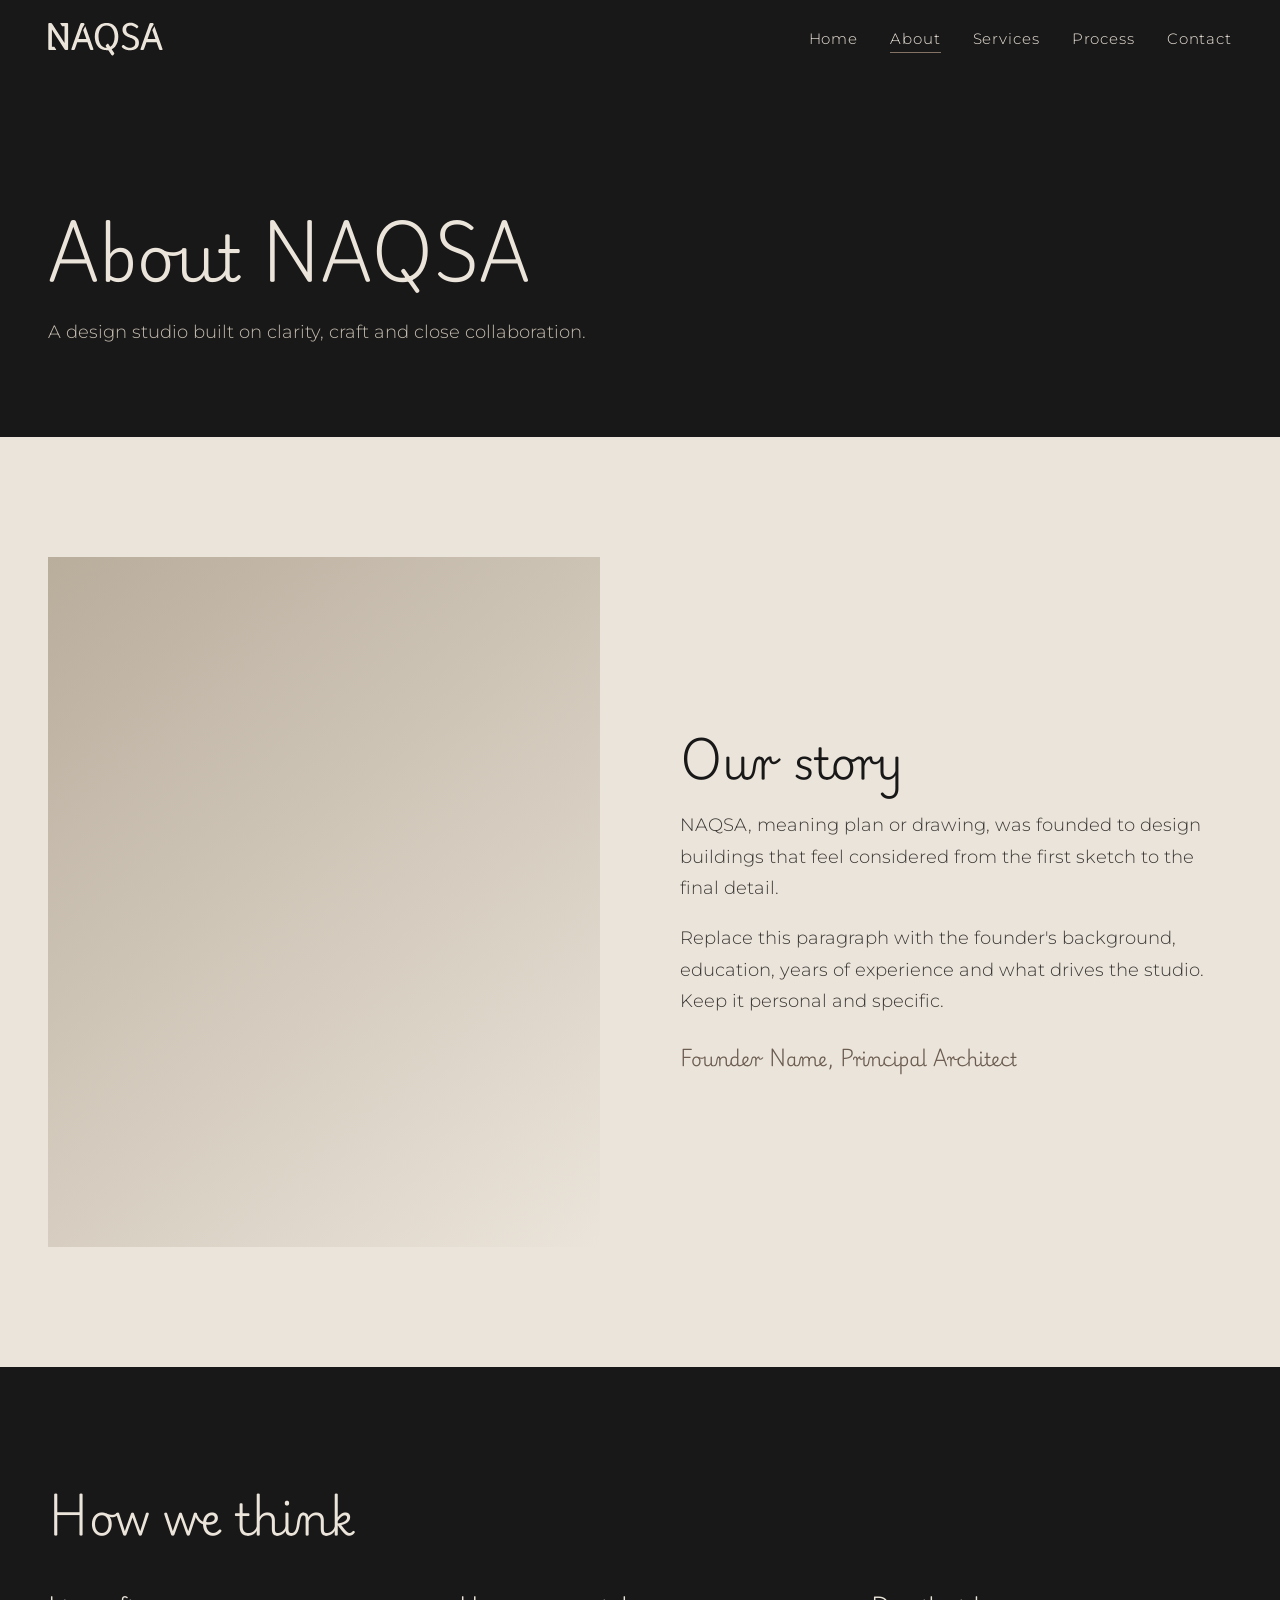
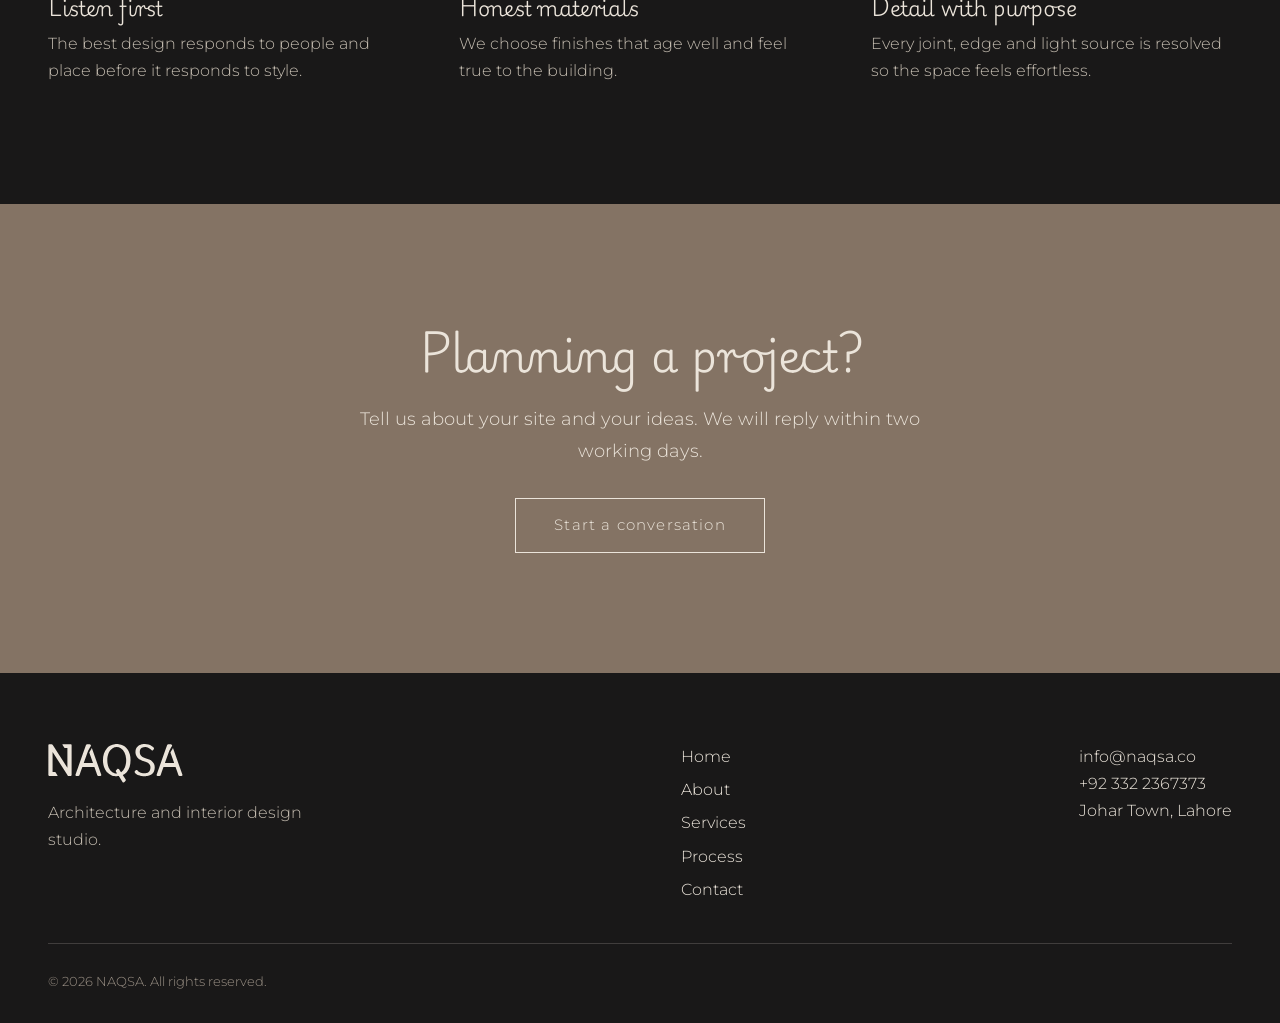
==== about.html @ 6925eb22 "Updating naqsa website information" ====
<!DOCTYPE html>
<html lang="en"><head><meta charset="utf-8"><meta name="viewport" content="width=device-width,initial-scale=1">
<title>About | NAQSA Architecture</title><meta name="description" content="Learn about NAQSA, our approach and our values.">
<link rel="icon" href="assets/mark-dark.svg" type="image/svg+xml">
<link rel="preconnect" href="https://fonts.googleapis.com"><link rel="preconnect" href="https://fonts.gstatic.com" crossorigin>
<link href="https://fonts.googleapis.com/css2?family=Montserrat:wght@300;400;500&family=Playwrite+US+Modern:wght@100..400&display=swap" rel="stylesheet">
<link rel="stylesheet" href="css/style.css"></head>
<body data-top="dark"><div id="site-header"></div>

<main><div class="page-hero"><div class="wrap"><h1>About NAQSA</h1><p class="lead">A design studio built on clarity, craft and close collaboration.</p></div></div>
<section><div class="wrap split"><div class="ph" data-t="3" role="img" aria-label="Founder portrait placeholder"></div><div>
<h2>Our story</h2><p class="lead">NAQSA, meaning plan or drawing, was founded to design buildings that feel considered from the first sketch to the final detail.</p>
<p class="lead" style="margin-top:1.2rem">Replace this paragraph with the founder's background, education, years of experience and what drives the studio. Keep it personal and specific.</p>
<p style="margin-top:1.6rem;font-family:var(--serif);font-size:1.15rem;color:var(--taupe-d)">Founder Name, Principal Architect</p></div></div></section>
<section class="dark"><div class="wrap"><h2>How we think</h2><div class="vals">
<div><h3>Listen first</h3><p>The best design responds to people and place before it responds to style.</p></div>
<div><h3>Honest materials</h3><p>We choose finishes that age well and feel true to the building.</p></div>
<div><h3>Detail with purpose</h3><p>Every joint, edge and light source is resolved so the space feels effortless.</p></div></div></div></section><section class="taupe"><div class="wrap" style="text-align:center"><h2>Planning a project?</h2><p class="lead" style="margin:0 auto 2rem;color:#ebe4da">Tell us about your site and your ideas. We will reply within two working days.</p><a class="btn" href="contact.html">Start a conversation</a></div></section></main>
<div id="site-footer"></div>
<script src="js/main.js"></script></body></html>
---- css/style.css ----
:root{--linen:#ebe4da;--carbon:#191818;--taupe:#847364;--taupe-d:#6a5b4e;--line:rgba(25,24,24,.16);
--serif:'Playwrite US Modern',cursive,Georgia,serif;--sans:'Montserrat',system-ui,sans-serif}
*{box-sizing:border-box;margin:0;padding:0}
html{scroll-behavior:smooth}
body{font-family:var(--sans);font-weight:300;background:var(--linen);color:var(--carbon);line-height:1.7;font-size:17px;opacity:0;animation:in .6s .05s forwards}
body.leaving{opacity:0;transition:opacity .3s}
@keyframes in{to{opacity:1}}
a{color:inherit;text-decoration:none}img{max-width:100%;display:block}
:focus-visible{outline:2px solid var(--taupe);outline-offset:3px}
h1,h2,h3{font-family:var(--serif);font-weight:400;line-height:1.05}
h1{font-size:clamp(3rem,8vw,7.4rem)}h2{font-size:clamp(2.3rem,5vw,4rem);margin-bottom:1.4rem}h3{font-size:1.8rem}
.wrap{max-width:1240px;margin:0 auto;padding:0 28px}
section{padding:120px 0}
.lead{font-size:1.15rem;max-width:560px;color:#3b3836}
.btn{display:inline-block;border:1px solid currentColor;padding:14px 38px;letter-spacing:.08em;font-size:.92rem;background:none;color:inherit;cursor:pointer;font-family:var(--sans);transition:background .3s,color .3s}
.btn:hover{background:var(--carbon);color:var(--linen);border-color:var(--carbon)}
.dark .btn:hover,.hero .btn:hover{background:var(--linen);color:var(--carbon);border-color:var(--linen)}
.dark{background:var(--carbon);color:var(--linen)}.dark .lead{color:#c4bcb0}
.taupe{background:var(--taupe);color:var(--linen)}

/* header */
header{position:fixed;inset:0 0 auto 0;z-index:20;padding:22px 0;transition:background .35s,padding .35s,color .35s;color:var(--linen)}
header.solid{background:rgba(25,24,24,.95);padding:12px 0;backdrop-filter:blur(8px)}
header.onlight{color:var(--carbon)}header.onlight.solid{color:var(--linen)}
header nav{display:flex;justify-content:space-between;align-items:center}
.brand img{height:34px;width:auto}
.links{display:flex;gap:32px;list-style:none}
.links a{font-size:.92rem;letter-spacing:.06em;padding-bottom:4px;border-bottom:1px solid transparent;transition:border-color .3s}
.links a:hover,.links a.on{border-color:var(--taupe)}
.mb{display:none;background:none;border:1px solid currentColor;color:inherit;padding:6px 14px;font:inherit;cursor:pointer}

/* hero */
.hero{min-height:100vh;background:var(--carbon);color:var(--linen);position:relative;overflow:hidden;display:flex;align-items:flex-end;padding:0 0 10vh}
.hero .mark{position:absolute;right:7vw;top:55%;transform:translateY(-50%);height:68vh;width:auto}
.hero .mark path{fill:var(--taupe);fill-opacity:.0;stroke:var(--taupe);stroke-width:1.5;stroke-dasharray:4000;stroke-dashoffset:4000;animation:draw 3.2s .3s ease forwards,fill 1.4s 3s ease forwards}
@keyframes draw{to{stroke-dashoffset:0}}@keyframes fill{to{fill-opacity:.35}}
.hero .wrap{position:relative;z-index:2;width:100%}
.hero h1{max-width:10.5ch}
.hero p{max-width:420px;margin:1.6rem 0 2.2rem;color:#c4bcb0}
.page-hero{background:var(--carbon);color:var(--linen);padding:210px 0 90px}
.page-hero h1{font-size:clamp(2.8rem,7vw,6rem)}.page-hero p{margin-top:1.4rem}

/* placeholders: replace with real photos via style="background-image:url(images/x.jpg)" */
.ph{background:linear-gradient(140deg,#6a5b4e,#a89886);background-size:cover;background-position:center;position:relative}
.ph[data-t="2"]{background-image:linear-gradient(140deg,#2c2a29,#847364)}
.ph[data-t="3"]{background-image:linear-gradient(140deg,#b9ad9c,#ebe4da)}
.ph[data-t="4"]{background-image:linear-gradient(140deg,#4a4038,#9c8a76)}

/* project grid */
.tiles{display:grid;grid-template-columns:repeat(12,1fr);gap:22px}
.tile{grid-column:span 4;cursor:pointer;display:block;background:none;border:0;text-align:left;font:inherit;color:inherit}
.tile .ph{aspect-ratio:4/5;overflow:hidden}.tile .ph::after{content:"";position:absolute;inset:0;background:var(--carbon);opacity:0;transition:opacity .4s}
.tile:hover .ph::after{opacity:.18}
.tile h3{margin-top:14px}.tile small{color:var(--taupe-d);font-size:.92rem}
.tiles.feat .tile:nth-child(1){grid-column:span 7}.tiles.feat .tile:nth-child(1) .ph{aspect-ratio:4/3}
.tiles.feat .tile:nth-child(2){grid-column:span 5}.tiles.feat .tile:nth-child(2) .ph{aspect-ratio:4/4.2}
.tiles.feat .tile:nth-child(3){grid-column:span 12}.tiles.feat .tile:nth-child(3) .ph{aspect-ratio:21/8}
.filters{display:flex;gap:10px;flex-wrap:wrap;margin-bottom:44px}
.filters button{border:1px solid var(--line);background:none;padding:8px 22px;font:inherit;cursor:pointer;color:inherit;transition:.25s}
.filters button.on,.filters button:hover{background:var(--carbon);color:var(--linen);border-color:var(--carbon)}
.lb{position:fixed;inset:0;background:rgba(25,24,24,.96);z-index:50;display:none;align-items:center;justify-content:center;padding:30px;color:var(--linen)}
.lb.open{display:flex}.lb .in{max-width:1000px;width:100%}.lb .ph{aspect-ratio:16/10;width:100%}
.lb h3{margin-top:18px}.lb p{color:#c4bcb0;max-width:620px}
.lb .x{position:absolute;top:20px;right:26px;background:none;border:1px solid var(--taupe);color:var(--linen);padding:6px 16px;cursor:pointer;font:inherit}

/* layouts */
.split{display:grid;grid-template-columns:1fr 1fr;gap:80px;align-items:center}
.split .ph{aspect-ratio:4/5}
.statement{font-family:var(--serif);font-size:clamp(1.9rem,3.8vw,3.2rem);line-height:1.2;max-width:980px}
.rows>div{display:grid;grid-template-columns:1fr 1.6fr;gap:40px;padding:40px 0;border-top:1px solid var(--line)}
.rows>div:last-child{border-bottom:1px solid var(--line)}
.dark .rows>div{border-color:rgba(235,228,218,.18)}
.rows p{color:#4a4643;max-width:520px}.dark .rows p{color:#c4bcb0}
.steps{counter-reset:s}
.steps>div{display:grid;grid-template-columns:90px 1fr 1.4fr;gap:30px;padding:42px 0;border-top:1px solid rgba(235,228,218,.2);align-items:start}
.steps>div:last-child{border-bottom:1px solid rgba(235,228,218,.2)}
.steps>div::before{counter-increment:s;content:counter(s);font-family:var(--serif);font-size:3.4rem;color:var(--taupe);line-height:1}
.steps p{color:#c4bcb0}
.vals{display:grid;grid-template-columns:repeat(3,1fr);gap:50px;margin-top:50px}
.vals p{color:#4a4643;margin-top:.6rem}

/* contact */
.cols{display:grid;grid-template-columns:1fr 1.1fr;gap:90px}
.info p{margin-bottom:.5rem}.info a{border-bottom:1px solid var(--taupe)}
form{display:grid;gap:26px}
label{font-size:.85rem;letter-spacing:.05em;color:var(--taupe-d);display:block}
input,select,textarea{width:100%;background:none;border:0;border-bottom:1px solid var(--taupe);padding:10px 0;font:inherit;color:var(--carbon);font-size:1rem;border-radius:0}
input:focus,select:focus,textarea:focus{outline:0;border-color:var(--carbon)}
textarea{min-height:120px;resize:vertical}#st{min-height:1.4em;color:var(--taupe-d)}
footer{background:var(--carbon);color:var(--linen);padding:70px 0 30px}
footer .top{display:flex;justify-content:space-between;gap:40px;flex-wrap:wrap;padding-bottom:40px;border-bottom:1px solid rgba(235,228,218,.18)}
footer img{height:40px;width:auto}footer ul{list-style:none;display:grid;gap:6px}footer small{display:block;margin-top:26px;color:#9b9186}
footer a:hover{color:var(--taupe)}

@media(max-width:860px){
section{padding:80px 0}.split,.cols,.vals{grid-template-columns:1fr;gap:40px}
.tiles .tile,.tiles.feat .tile:nth-child(n){grid-column:span 12}.tiles.feat .tile:nth-child(n) .ph{aspect-ratio:4/3}
.rows>div{grid-template-columns:1fr;gap:10px}.steps>div{grid-template-columns:56px 1fr;gap:12px}.steps p{grid-column:2}
.hero .mark{height:52vh;right:-8vw;top:36%;opacity:.7}.mb{display:block}
.links{display:none;position:absolute;top:100%;left:0;right:0;background:var(--carbon);color:var(--linen);flex-direction:column;gap:0;padding:8px 28px 22px}
.links.open{display:flex}.links a{display:block;padding:12px 0}}
@media(prefers-reduced-motion:reduce){*{animation:none!important;transition:none!important}body{opacity:1}.hero .mark path{stroke-dashoffset:0;fill-opacity:.35}}
.page-hero .lead{color:#c4bcb0}
@media(max-width:860px){.hero .mark{height:44vh;top:30%}}
/* font update: Playwrite is wide, so headings are scaled down */
body{font-size:16px}
h1,h2,h3{font-weight:300;line-height:1.3}
h1{font-size:clamp(2.2rem,5.2vw,4.6rem)}
h2{font-size:clamp(1.7rem,3.4vw,2.8rem)}
h3{font-size:1.3rem}
.hero h1{max-width:13ch}
.page-hero h1{font-size:clamp(2.1rem,5vw,4rem)}
.statement{font-size:clamp(1.5rem,2.8vw,2.3rem);line-height:1.5}
.steps>div::before{font-size:2.3rem}
.dark .vals p{color:#c4bcb0}
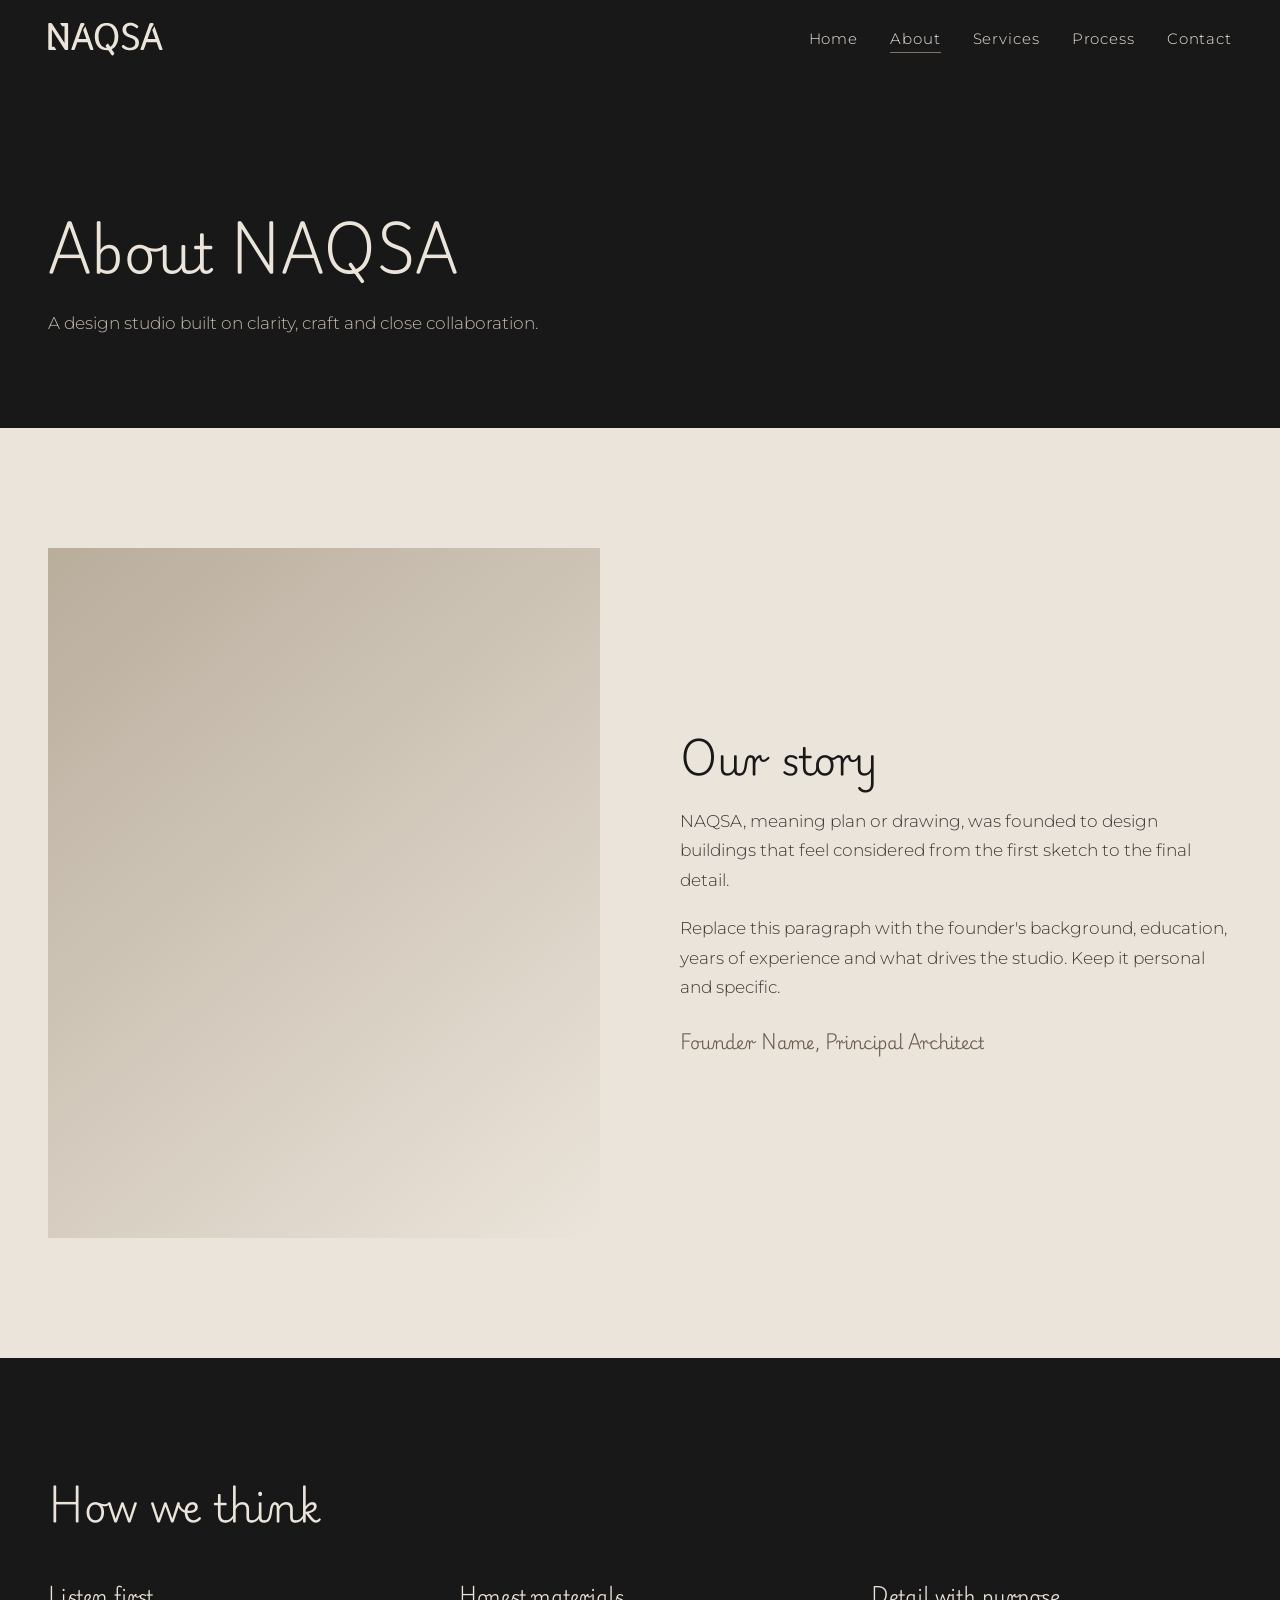
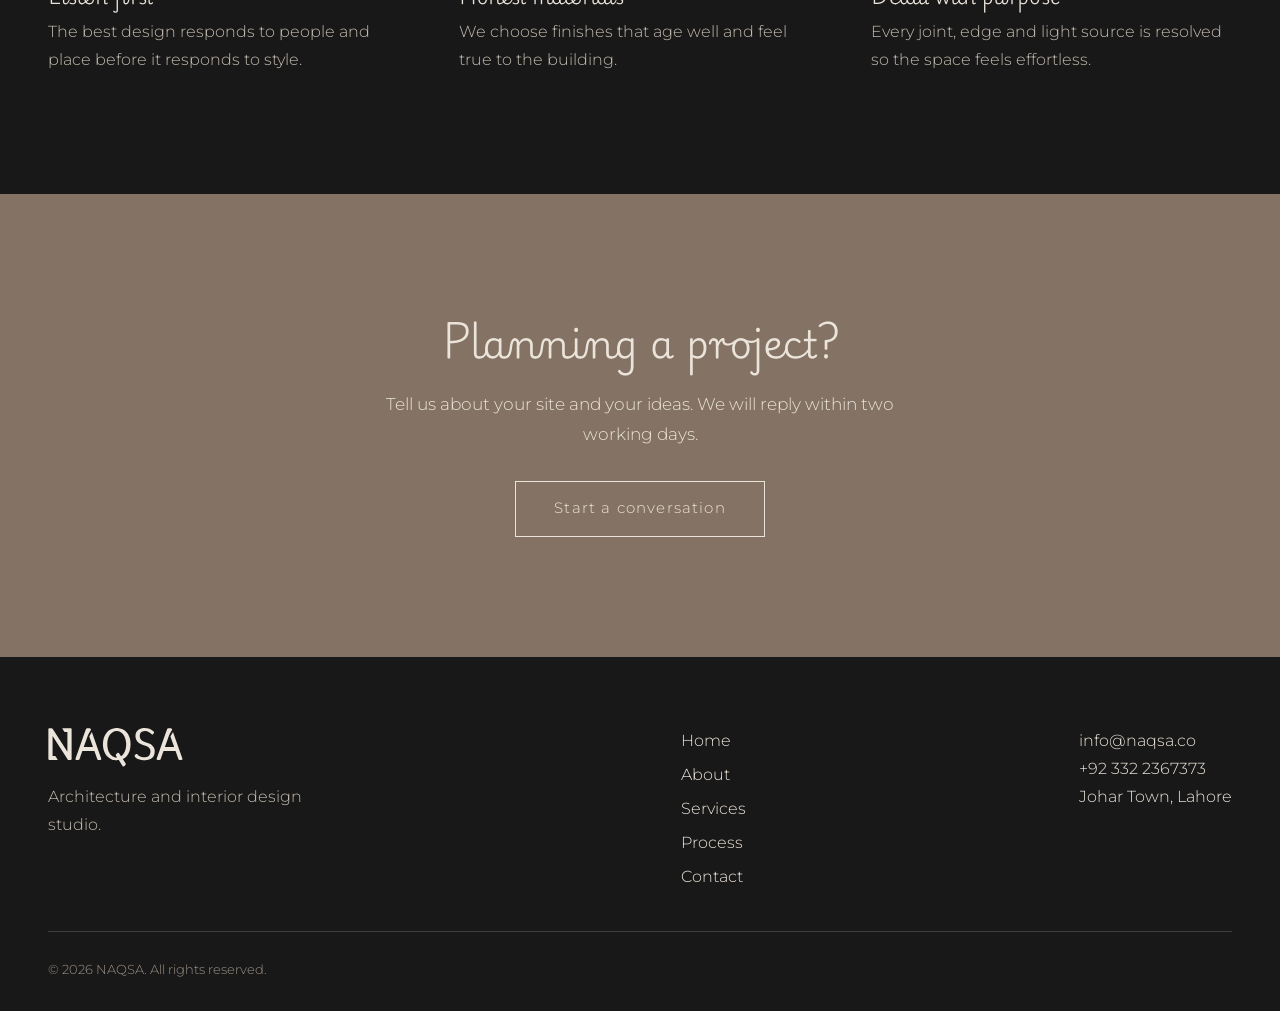
==== commit f1b5652e: "Changing font and its sizes" ====
--- a/about.html
+++ b/about.html
@@ -4,17 +4,17 @@
 <link rel="icon" href="assets/mark-dark.svg" type="image/svg+xml">
 <link rel="preconnect" href="https://fonts.googleapis.com"><link rel="preconnect" href="https://fonts.gstatic.com" crossorigin>
 <link href="https://fonts.googleapis.com/css2?family=Montserrat:wght@300;400;500&family=Playwrite+US+Modern:wght@100..400&display=swap" rel="stylesheet">
-<link rel="stylesheet" href="css/style.css"></head>
+<link rel="stylesheet" href="css/style.css?v=3"></head>
 <body data-top="dark"><div id="site-header"></div>
 
 <main><div class="page-hero"><div class="wrap"><h1>About NAQSA</h1><p class="lead">A design studio built on clarity, craft and close collaboration.</p></div></div>
 <section><div class="wrap split"><div class="ph" data-t="3" role="img" aria-label="Founder portrait placeholder"></div><div>
 <h2>Our story</h2><p class="lead">NAQSA, meaning plan or drawing, was founded to design buildings that feel considered from the first sketch to the final detail.</p>
 <p class="lead" style="margin-top:1.2rem">Replace this paragraph with the founder's background, education, years of experience and what drives the studio. Keep it personal and specific.</p>
-<p style="margin-top:1.6rem;font-family:var(--serif);font-size:1.15rem;color:var(--taupe-d)">Founder Name, Principal Architect</p></div></div></section>
+<p style="margin-top:1.6rem;font-family:var(--serif);font-weight:300;font-size:1.05rem;line-height:1.6;color:var(--taupe-d)">Founder Name, Principal Architect</p></div></div></section>
 <section class="dark"><div class="wrap"><h2>How we think</h2><div class="vals">
 <div><h3>Listen first</h3><p>The best design responds to people and place before it responds to style.</p></div>
 <div><h3>Honest materials</h3><p>We choose finishes that age well and feel true to the building.</p></div>
 <div><h3>Detail with purpose</h3><p>Every joint, edge and light source is resolved so the space feels effortless.</p></div></div></div></section><section class="taupe"><div class="wrap" style="text-align:center"><h2>Planning a project?</h2><p class="lead" style="margin:0 auto 2rem;color:#ebe4da">Tell us about your site and your ideas. We will reply within two working days.</p><a class="btn" href="contact.html">Start a conversation</a></div></section></main>
 <div id="site-footer"></div>
-<script src="js/main.js"></script></body></html>+<script src="js/main.js?v=3"></script></body></html>
--- a/css/style.css
+++ b/css/style.css
@@ -2,16 +2,16 @@
 --serif:'Playwrite US Modern',cursive,Georgia,serif;--sans:'Montserrat',system-ui,sans-serif}
 *{box-sizing:border-box;margin:0;padding:0}
 html{scroll-behavior:smooth}
-body{font-family:var(--sans);font-weight:300;background:var(--linen);color:var(--carbon);line-height:1.7;font-size:17px;opacity:0;animation:in .6s .05s forwards}
+body{font-family:var(--sans);font-weight:300;background:var(--linen);color:var(--carbon);line-height:1.75;font-size:16px;opacity:0;animation:in .6s .05s forwards}
 body.leaving{opacity:0;transition:opacity .3s}
 @keyframes in{to{opacity:1}}
 a{color:inherit;text-decoration:none}img{max-width:100%;display:block}
 :focus-visible{outline:2px solid var(--taupe);outline-offset:3px}
-h1,h2,h3{font-family:var(--serif);font-weight:400;line-height:1.05}
-h1{font-size:clamp(3rem,8vw,7.4rem)}h2{font-size:clamp(2.3rem,5vw,4rem);margin-bottom:1.4rem}h3{font-size:1.8rem}
+h1,h2,h3{font-family:var(--serif);font-weight:300;line-height:1.4;overflow-wrap:break-word}
+h1{font-size:clamp(2rem,4.8vw,4rem)}h2{font-size:clamp(1.6rem,3vw,2.4rem);margin-bottom:1.4rem}h3{font-size:1.2rem}
 .wrap{max-width:1240px;margin:0 auto;padding:0 28px}
 section{padding:120px 0}
-.lead{font-size:1.15rem;max-width:560px;color:#3b3836}
+.lead{font-size:1.05rem;max-width:560px;color:#3b3836}
 .btn{display:inline-block;border:1px solid currentColor;padding:14px 38px;letter-spacing:.08em;font-size:.92rem;background:none;color:inherit;cursor:pointer;font-family:var(--sans);transition:background .3s,color .3s}
 .btn:hover{background:var(--carbon);color:var(--linen);border-color:var(--carbon)}
 .dark .btn:hover,.hero .btn:hover{background:var(--linen);color:var(--carbon);border-color:var(--linen)}
@@ -35,10 +35,10 @@
 .hero .mark path{fill:var(--taupe);fill-opacity:.0;stroke:var(--taupe);stroke-width:1.5;stroke-dasharray:4000;stroke-dashoffset:4000;animation:draw 3.2s .3s ease forwards,fill 1.4s 3s ease forwards}
 @keyframes draw{to{stroke-dashoffset:0}}@keyframes fill{to{fill-opacity:.35}}
 .hero .wrap{position:relative;z-index:2;width:100%}
-.hero h1{max-width:10.5ch}
+.hero h1{max-width:14ch}
 .hero p{max-width:420px;margin:1.6rem 0 2.2rem;color:#c4bcb0}
 .page-hero{background:var(--carbon);color:var(--linen);padding:210px 0 90px}
-.page-hero h1{font-size:clamp(2.8rem,7vw,6rem)}.page-hero p{margin-top:1.4rem}
+.page-hero h1{font-size:clamp(1.9rem,4.4vw,3.4rem)}.page-hero p{margin-top:1.4rem}
 
 /* placeholders: replace with real photos via style="background-image:url(images/x.jpg)" */
 .ph{background:linear-gradient(140deg,#6a5b4e,#a89886);background-size:cover;background-position:center;position:relative}
@@ -46,35 +46,18 @@
 .ph[data-t="3"]{background-image:linear-gradient(140deg,#b9ad9c,#ebe4da)}
 .ph[data-t="4"]{background-image:linear-gradient(140deg,#4a4038,#9c8a76)}
 
-/* project grid */
-.tiles{display:grid;grid-template-columns:repeat(12,1fr);gap:22px}
-.tile{grid-column:span 4;cursor:pointer;display:block;background:none;border:0;text-align:left;font:inherit;color:inherit}
-.tile .ph{aspect-ratio:4/5;overflow:hidden}.tile .ph::after{content:"";position:absolute;inset:0;background:var(--carbon);opacity:0;transition:opacity .4s}
-.tile:hover .ph::after{opacity:.18}
-.tile h3{margin-top:14px}.tile small{color:var(--taupe-d);font-size:.92rem}
-.tiles.feat .tile:nth-child(1){grid-column:span 7}.tiles.feat .tile:nth-child(1) .ph{aspect-ratio:4/3}
-.tiles.feat .tile:nth-child(2){grid-column:span 5}.tiles.feat .tile:nth-child(2) .ph{aspect-ratio:4/4.2}
-.tiles.feat .tile:nth-child(3){grid-column:span 12}.tiles.feat .tile:nth-child(3) .ph{aspect-ratio:21/8}
-.filters{display:flex;gap:10px;flex-wrap:wrap;margin-bottom:44px}
-.filters button{border:1px solid var(--line);background:none;padding:8px 22px;font:inherit;cursor:pointer;color:inherit;transition:.25s}
-.filters button.on,.filters button:hover{background:var(--carbon);color:var(--linen);border-color:var(--carbon)}
-.lb{position:fixed;inset:0;background:rgba(25,24,24,.96);z-index:50;display:none;align-items:center;justify-content:center;padding:30px;color:var(--linen)}
-.lb.open{display:flex}.lb .in{max-width:1000px;width:100%}.lb .ph{aspect-ratio:16/10;width:100%}
-.lb h3{margin-top:18px}.lb p{color:#c4bcb0;max-width:620px}
-.lb .x{position:absolute;top:20px;right:26px;background:none;border:1px solid var(--taupe);color:var(--linen);padding:6px 16px;cursor:pointer;font:inherit}
-
 /* layouts */
 .split{display:grid;grid-template-columns:1fr 1fr;gap:80px;align-items:center}
 .split .ph{aspect-ratio:4/5}
-.statement{font-family:var(--serif);font-size:clamp(1.9rem,3.8vw,3.2rem);line-height:1.2;max-width:980px}
+.statement{font-family:var(--serif);font-weight:300;font-size:clamp(1.35rem,2.5vw,2rem);line-height:1.7;max-width:900px}
 .rows>div{display:grid;grid-template-columns:1fr 1.6fr;gap:40px;padding:40px 0;border-top:1px solid var(--line)}
 .rows>div:last-child{border-bottom:1px solid var(--line)}
 .dark .rows>div{border-color:rgba(235,228,218,.18)}
 .rows p{color:#4a4643;max-width:520px}.dark .rows p{color:#c4bcb0}
 .steps{counter-reset:s}
-.steps>div{display:grid;grid-template-columns:90px 1fr 1.4fr;gap:30px;padding:42px 0;border-top:1px solid rgba(235,228,218,.2);align-items:start}
+.steps>div{display:grid;grid-template-columns:70px 1fr 1.4fr;gap:30px;padding:42px 0;border-top:1px solid rgba(235,228,218,.2);align-items:start}
 .steps>div:last-child{border-bottom:1px solid rgba(235,228,218,.2)}
-.steps>div::before{counter-increment:s;content:counter(s);font-family:var(--serif);font-size:3.4rem;color:var(--taupe);line-height:1}
+.steps>div::before{counter-increment:s;content:counter(s);font-family:var(--serif);font-size:2rem;color:var(--taupe);line-height:1.2}
 .steps p{color:#c4bcb0}
 .vals{display:grid;grid-template-columns:repeat(3,1fr);gap:50px;margin-top:50px}
 .vals p{color:#4a4643;margin-top:.6rem}
@@ -94,22 +77,14 @@
 
 @media(max-width:860px){
 section{padding:80px 0}.split,.cols,.vals{grid-template-columns:1fr;gap:40px}
-.tiles .tile,.tiles.feat .tile:nth-child(n){grid-column:span 12}.tiles.feat .tile:nth-child(n) .ph{aspect-ratio:4/3}
+
 .rows>div{grid-template-columns:1fr;gap:10px}.steps>div{grid-template-columns:56px 1fr;gap:12px}.steps p{grid-column:2}
 .hero .mark{height:52vh;right:-8vw;top:36%;opacity:.7}.mb{display:block}
 .links{display:none;position:absolute;top:100%;left:0;right:0;background:var(--carbon);color:var(--linen);flex-direction:column;gap:0;padding:8px 28px 22px}
 .links.open{display:flex}.links a{display:block;padding:12px 0}}
 @media(prefers-reduced-motion:reduce){*{animation:none!important;transition:none!important}body{opacity:1}.hero .mark path{stroke-dashoffset:0;fill-opacity:.35}}
 .page-hero .lead{color:#c4bcb0}
-@media(max-width:860px){.hero .mark{height:44vh;top:30%}}
-/* font update: Playwrite is wide, so headings are scaled down */
-body{font-size:16px}
-h1,h2,h3{font-weight:300;line-height:1.3}
-h1{font-size:clamp(2.2rem,5.2vw,4.6rem)}
-h2{font-size:clamp(1.7rem,3.4vw,2.8rem)}
-h3{font-size:1.3rem}
-.hero h1{max-width:13ch}
-.page-hero h1{font-size:clamp(2.1rem,5vw,4rem)}
-.statement{font-size:clamp(1.5rem,2.8vw,2.3rem);line-height:1.5}
-.steps>div::before{font-size:2.3rem}
+
 .dark .vals p{color:#c4bcb0}
+.page-hero .lead{color:#c4bcb0}
+@media(max-width:860px){.hero .mark{height:38vh;top:33%;right:-10vw}.hero{padding-bottom:7vh}}
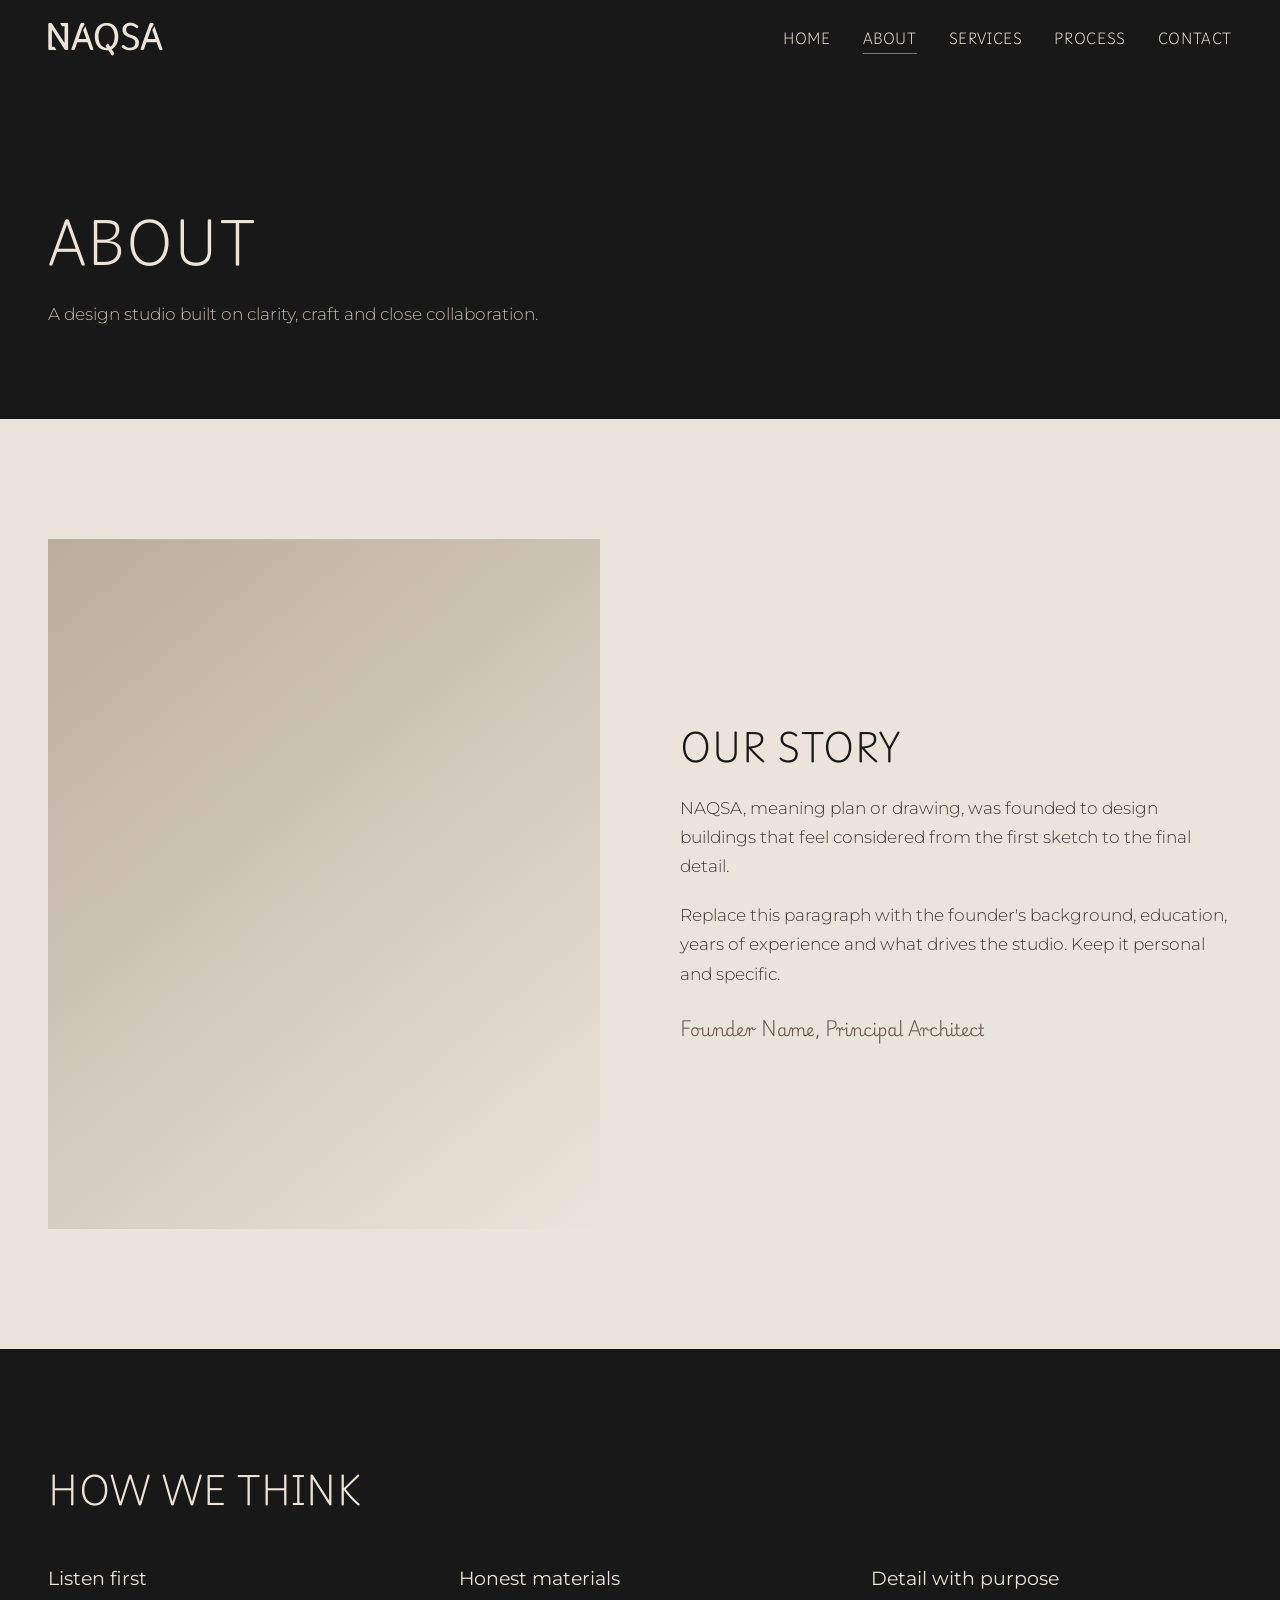
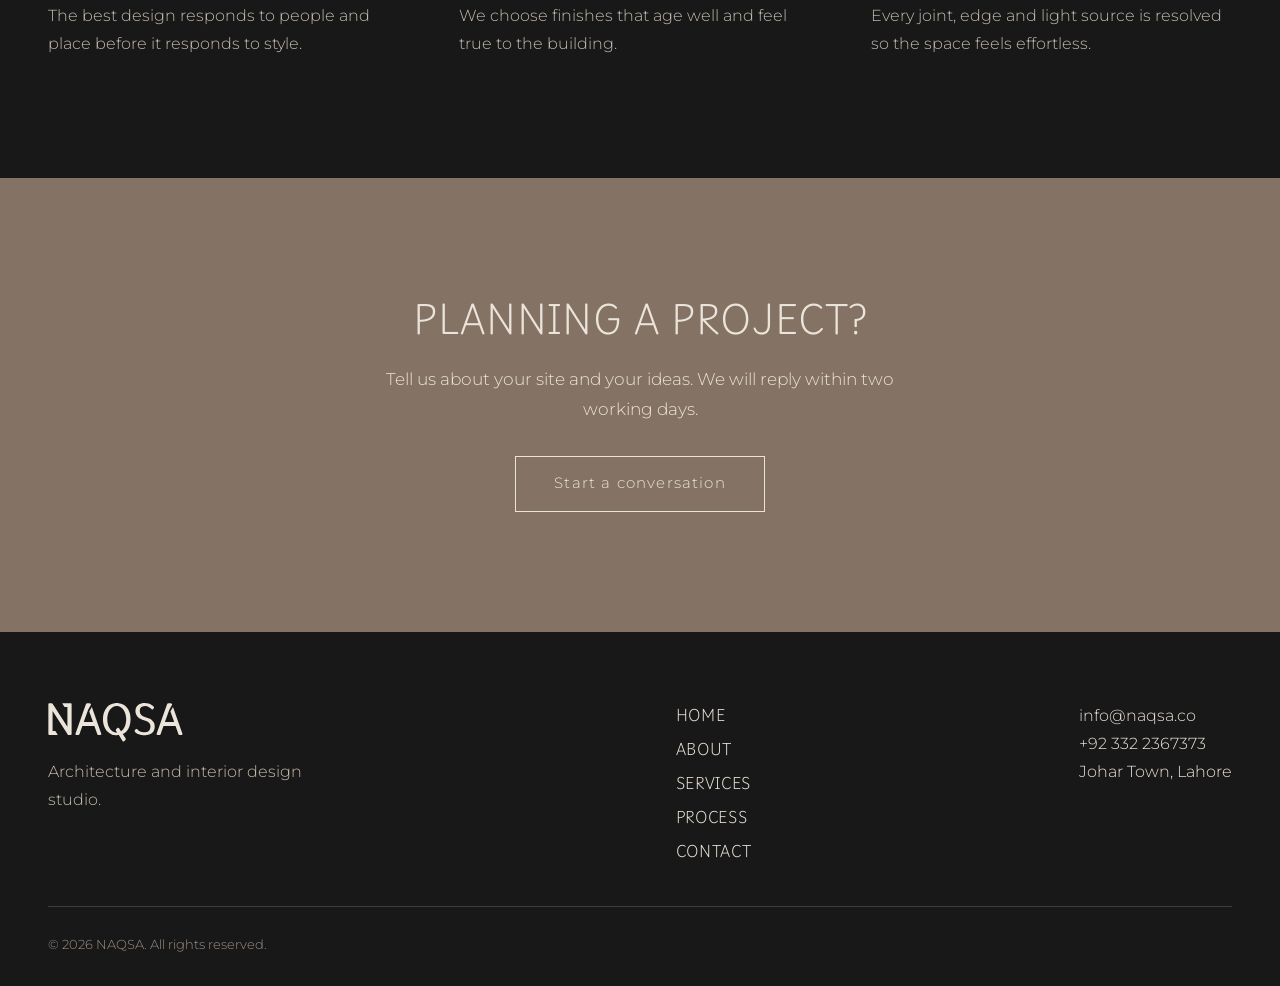
==== commit e66ab7ba: "Changing the fonts for headings" ====
--- a/about.html
+++ b/about.html
@@ -4,10 +4,10 @@
 <link rel="icon" href="assets/mark-dark.svg" type="image/svg+xml">
 <link rel="preconnect" href="https://fonts.googleapis.com"><link rel="preconnect" href="https://fonts.gstatic.com" crossorigin>
 <link href="https://fonts.googleapis.com/css2?family=Montserrat:wght@300;400;500&family=Playwrite+US+Modern:wght@100..400&display=swap" rel="stylesheet">
-<link rel="stylesheet" href="css/style.css?v=3"></head>
+<link rel="stylesheet" href="css/style.css?v=6"></head>
 <body data-top="dark"><div id="site-header"></div>
 
-<main><div class="page-hero"><div class="wrap"><h1>About NAQSA</h1><p class="lead">A design studio built on clarity, craft and close collaboration.</p></div></div>
+<main><div class="page-hero"><div class="wrap"><h1>About</h1><p class="lead">A design studio built on clarity, craft and close collaboration.</p></div></div>
 <section><div class="wrap split"><div class="ph" data-t="3" role="img" aria-label="Founder portrait placeholder"></div><div>
 <h2>Our story</h2><p class="lead">NAQSA, meaning plan or drawing, was founded to design buildings that feel considered from the first sketch to the final detail.</p>
 <p class="lead" style="margin-top:1.2rem">Replace this paragraph with the founder's background, education, years of experience and what drives the studio. Keep it personal and specific.</p>
@@ -17,4 +17,4 @@
 <div><h3>Honest materials</h3><p>We choose finishes that age well and feel true to the building.</p></div>
 <div><h3>Detail with purpose</h3><p>Every joint, edge and light source is resolved so the space feels effortless.</p></div></div></div></section><section class="taupe"><div class="wrap" style="text-align:center"><h2>Planning a project?</h2><p class="lead" style="margin:0 auto 2rem;color:#ebe4da">Tell us about your site and your ideas. We will reply within two working days.</p><a class="btn" href="contact.html">Start a conversation</a></div></section></main>
 <div id="site-footer"></div>
-<script src="js/main.js?v=3"></script></body></html>+<script src="js/main.js?v=6"></script></body></html>
--- a/css/style.css
+++ b/css/style.css
@@ -49,7 +49,7 @@
 /* layouts */
 .split{display:grid;grid-template-columns:1fr 1fr;gap:80px;align-items:center}
 .split .ph{aspect-ratio:4/5}
-.statement{font-family:var(--serif);font-weight:300;font-size:clamp(1.35rem,2.5vw,2rem);line-height:1.7;max-width:900px}
+.statement{font-family:var(--sans);font-weight:300;font-size:clamp(1.4rem,2.6vw,2.1rem);line-height:1.6;max-width:900px}
 .rows>div{display:grid;grid-template-columns:1fr 1.6fr;gap:40px;padding:40px 0;border-top:1px solid var(--line)}
 .rows>div:last-child{border-bottom:1px solid var(--line)}
 .dark .rows>div{border-color:rgba(235,228,218,.18)}
@@ -88,3 +88,21 @@
 .dark .vals p{color:#c4bcb0}
 .page-hero .lead{color:#c4bcb0}
 @media(max-width:860px){.hero .mark{height:38vh;top:33%;right:-10vw}.hero{padding-bottom:7vh}}
+
+/* Capitalised titles and menu words: Playwrite US Modern. Sentences, paragraphs, buttons and form text: Montserrat */
+.links a,.fnav a,.mb{font-family:var(--serif);font-weight:300;letter-spacing:0;font-size:.82rem}
+.fnav a{font-size:.88rem}
+.btn,input,select,textarea,label,p,small,li{font-family:var(--sans)}
+.fnav a,.links a{font-family:var(--serif)}
+
+/* Final type rules: capitals (h1, h2, menu) = Playwrite US Modern; sentence-case subheads (h3, .sub) = Montserrat */
+h1,h2{text-transform:uppercase;letter-spacing:.03em}
+h1{font-size:clamp(1.7rem,4vw,3.3rem)}
+h2{font-size:clamp(1.35rem,2.5vw,2rem)}
+.hero h1{max-width:16ch}
+.page-hero h1{font-size:clamp(1.7rem,3.8vw,3rem)}
+h3,h2.sub{font-family:var(--sans);font-weight:400;font-size:1.2rem;line-height:1.5;text-transform:none;letter-spacing:0}
+h2.sub{margin-bottom:0}
+.links a,.fnav a,.mb{text-transform:uppercase;letter-spacing:.05em;font-size:.76rem}
+.fnav a{font-size:.8rem}
+@media(max-width:860px){.links a{font-size:.85rem}}
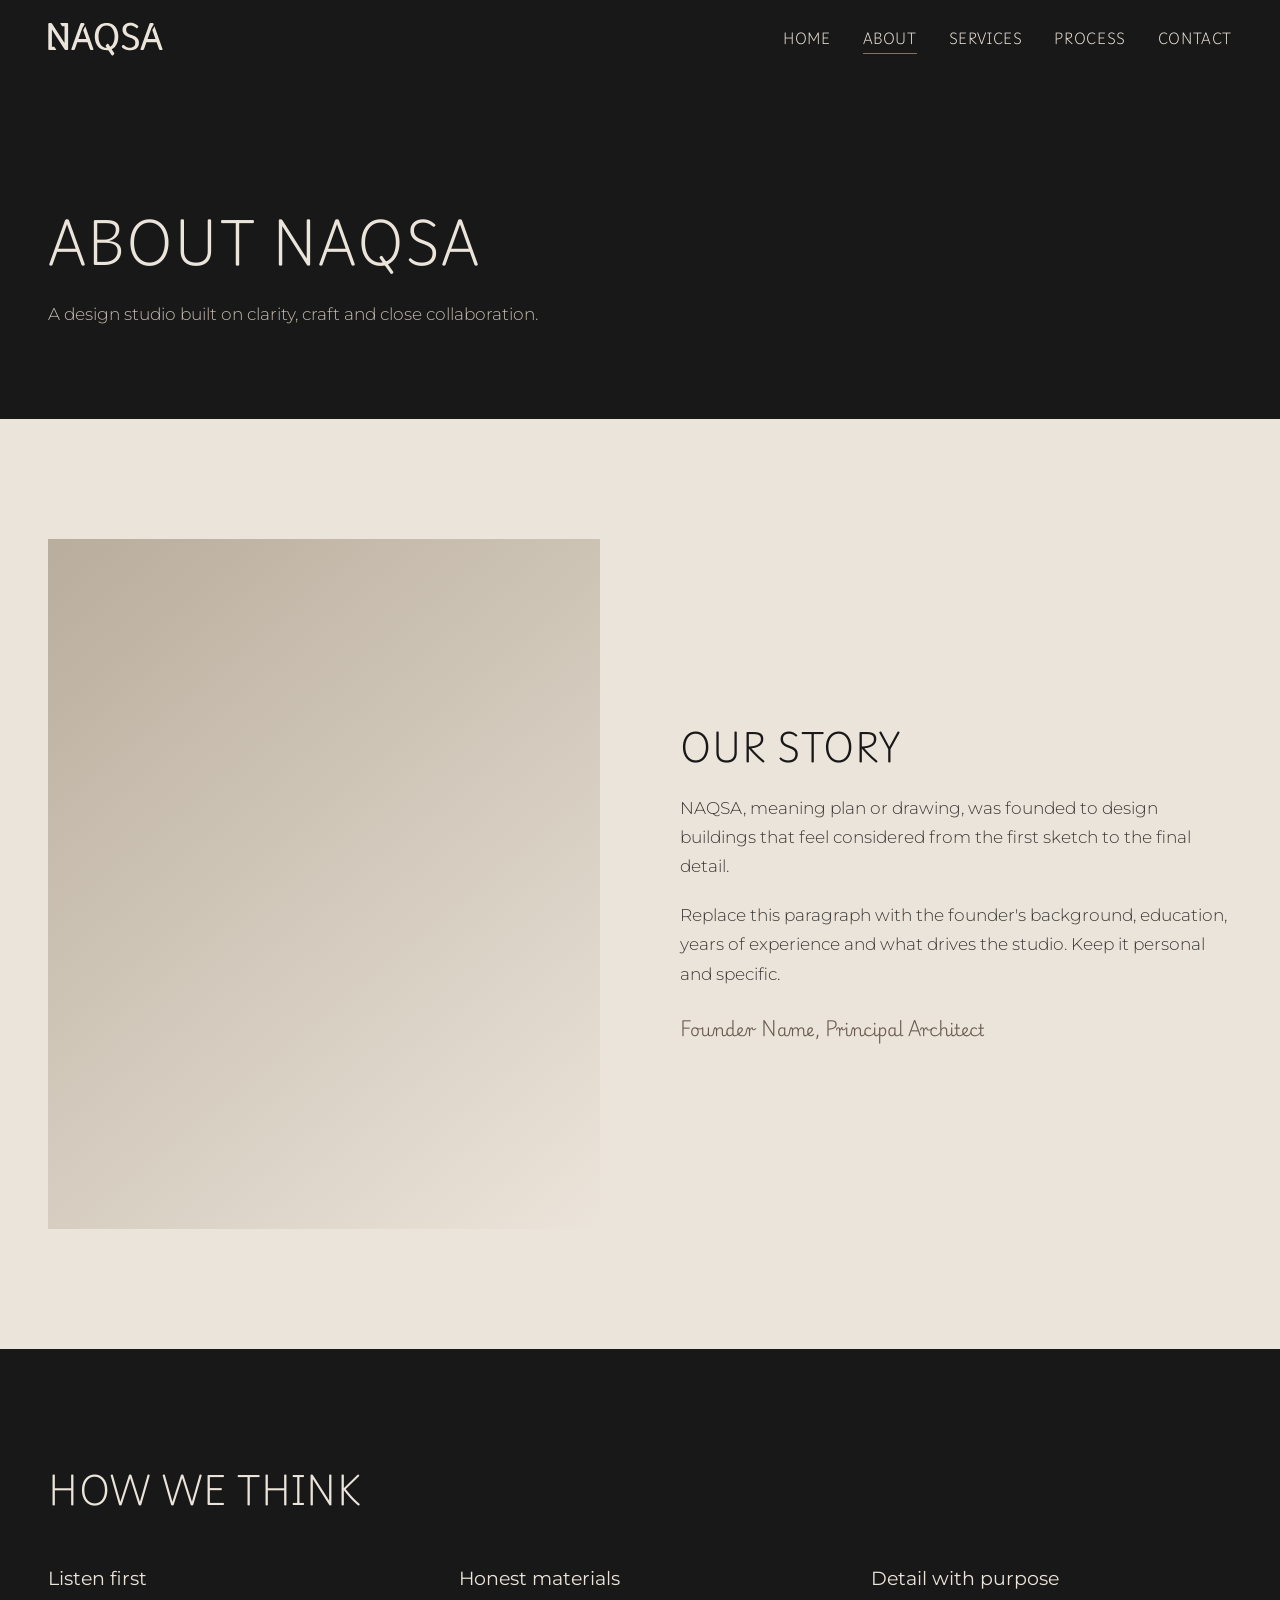
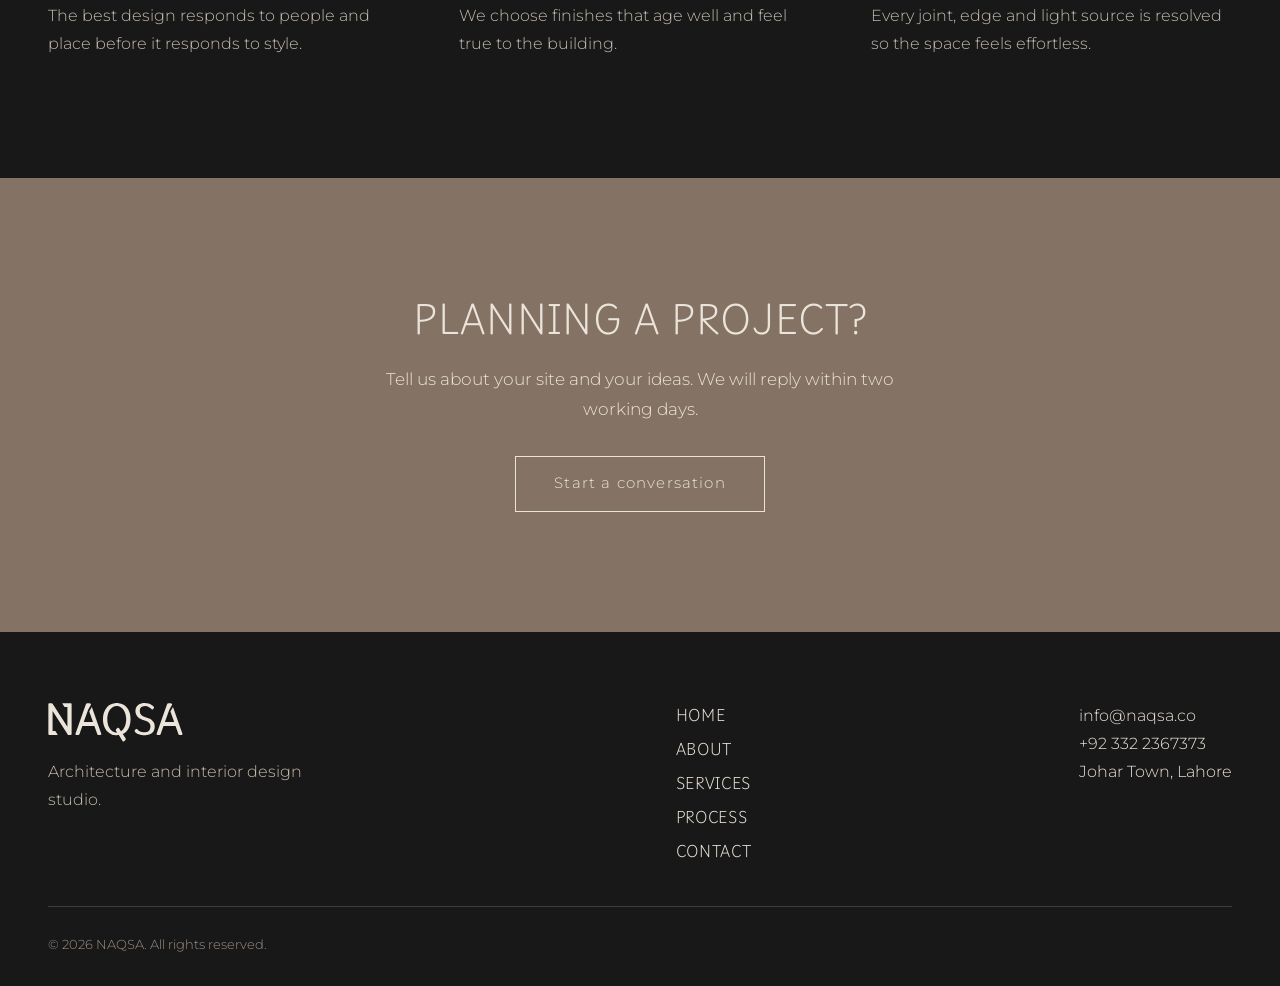
==== commit 77df4ba4: "adding few more words" ====
--- a/about.html
+++ b/about.html
@@ -7,7 +7,7 @@
 <link rel="stylesheet" href="css/style.css?v=6"></head>
 <body data-top="dark"><div id="site-header"></div>
 
-<main><div class="page-hero"><div class="wrap"><h1>About</h1><p class="lead">A design studio built on clarity, craft and close collaboration.</p></div></div>
+<main><div class="page-hero"><div class="wrap"><h1>About NAQSA</h1><p class="lead">A design studio built on clarity, craft and close collaboration.</p></div></div>
 <section><div class="wrap split"><div class="ph" data-t="3" role="img" aria-label="Founder portrait placeholder"></div><div>
 <h2>Our story</h2><p class="lead">NAQSA, meaning plan or drawing, was founded to design buildings that feel considered from the first sketch to the final detail.</p>
 <p class="lead" style="margin-top:1.2rem">Replace this paragraph with the founder's background, education, years of experience and what drives the studio. Keep it personal and specific.</p>
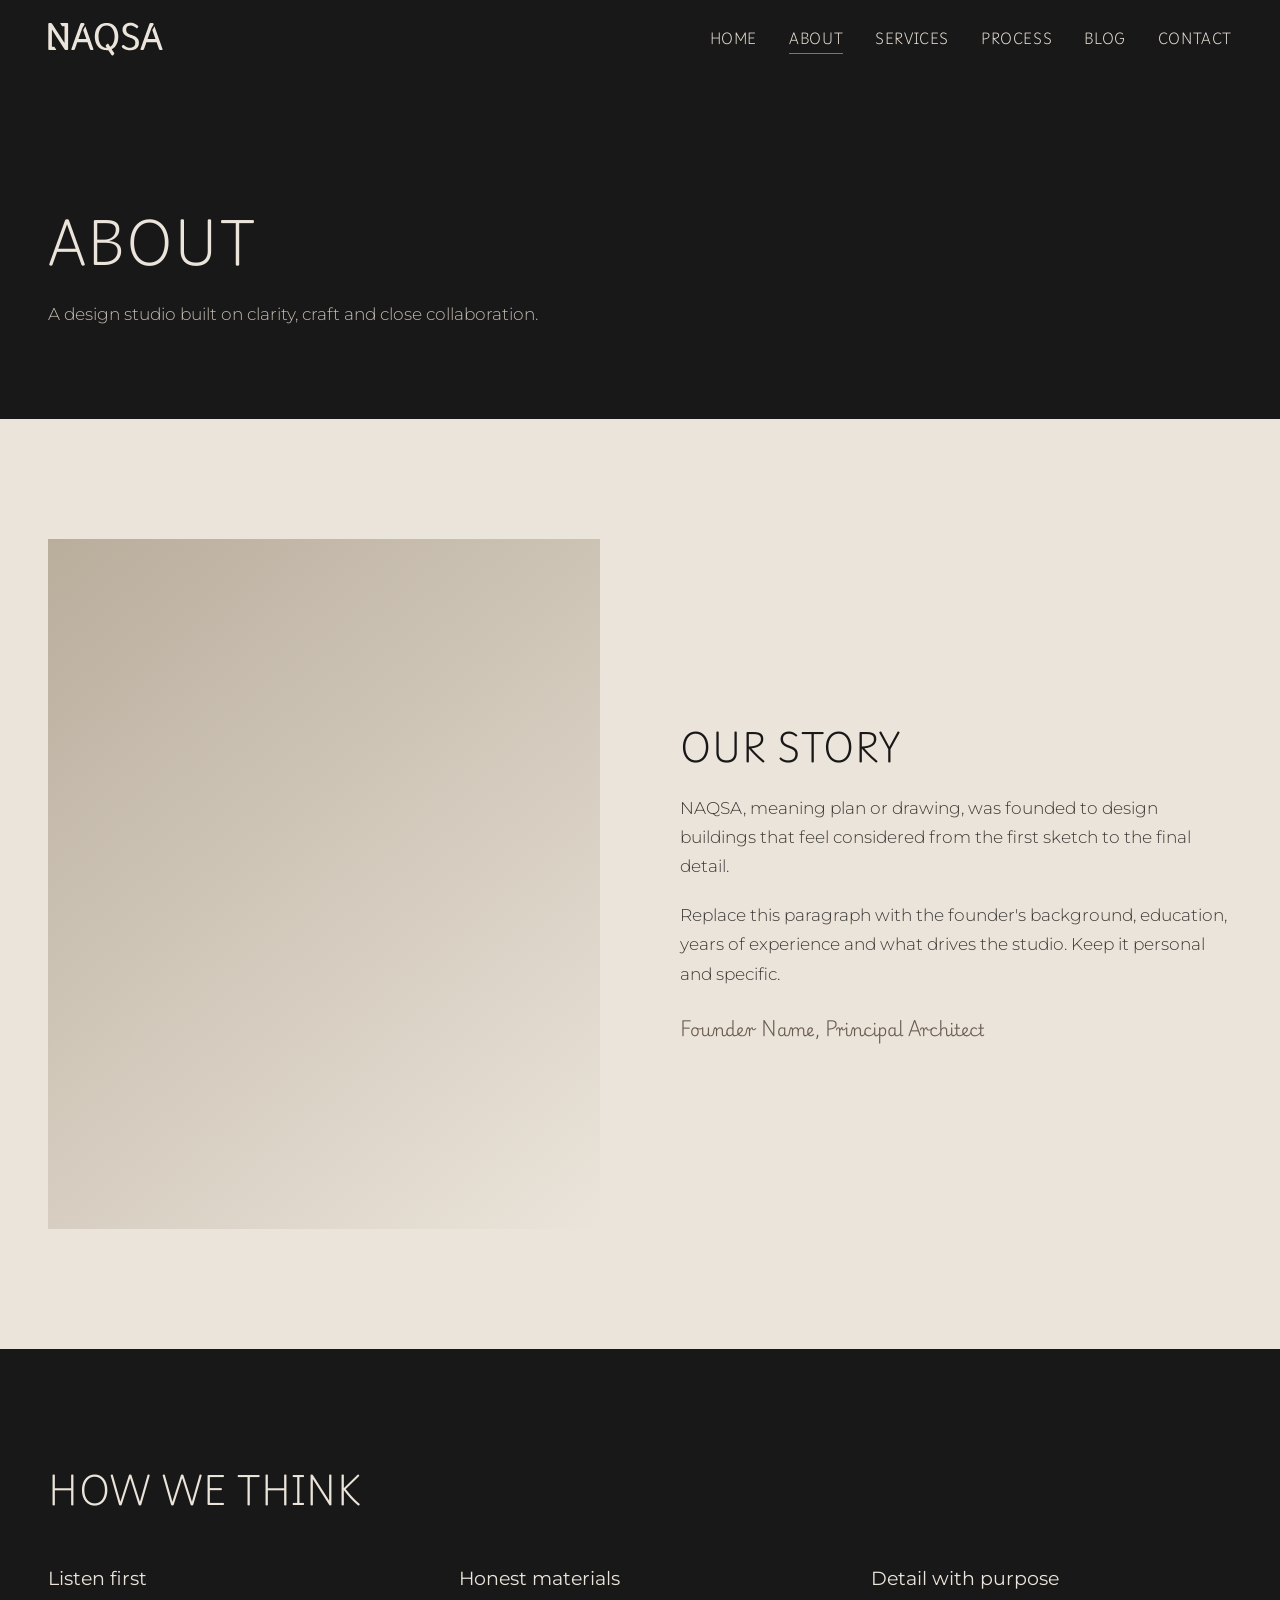
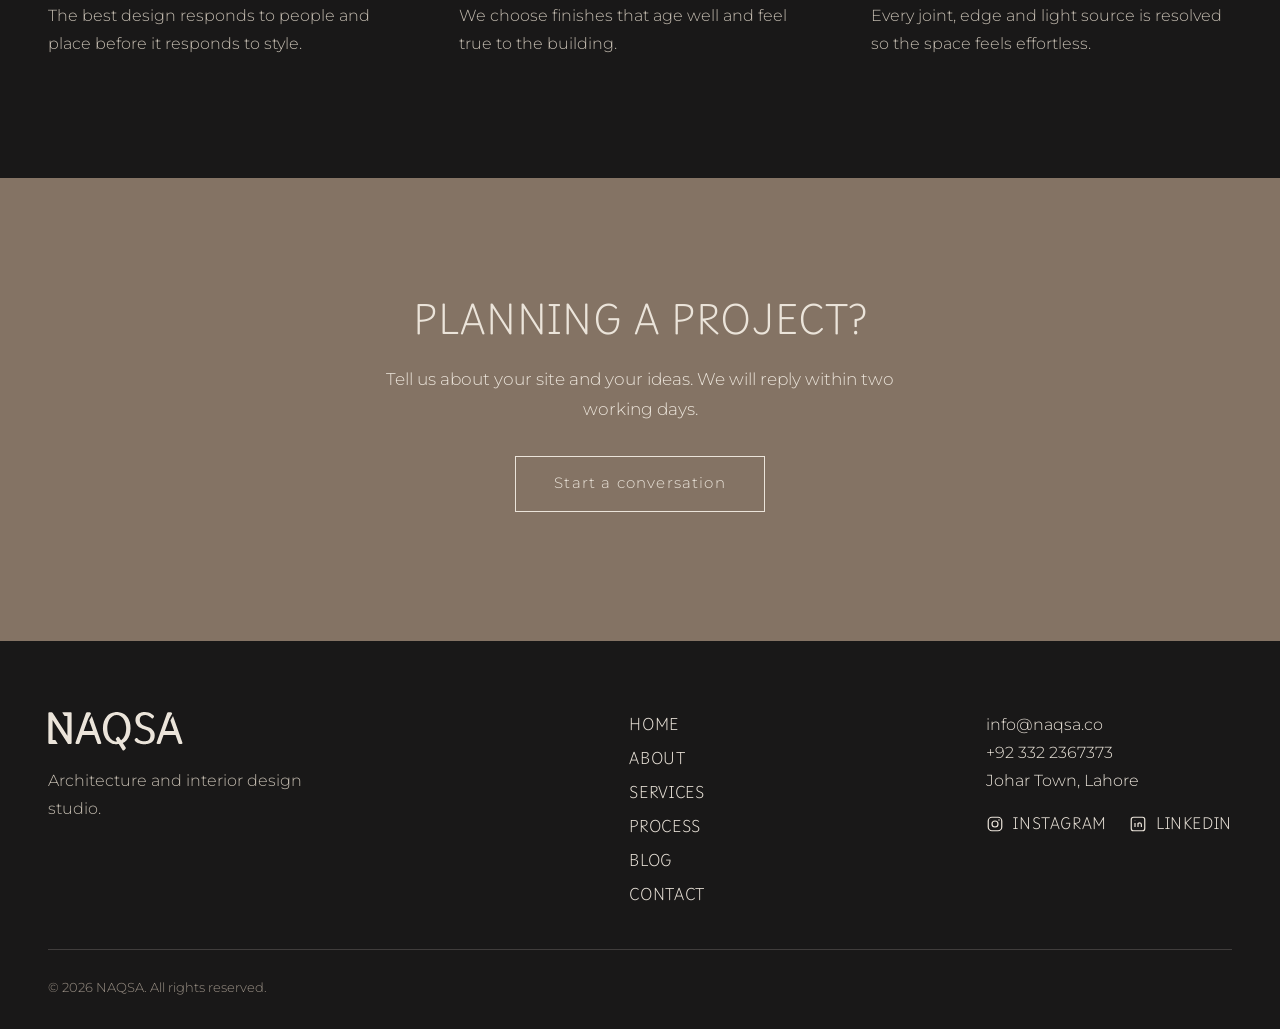
==== commit cb7c017e: "adding a blog page, post and animations in the website" ====
--- a/about.html
+++ b/about.html
@@ -4,10 +4,10 @@
 <link rel="icon" href="assets/mark-dark.svg" type="image/svg+xml">
 <link rel="preconnect" href="https://fonts.googleapis.com"><link rel="preconnect" href="https://fonts.gstatic.com" crossorigin>
 <link href="https://fonts.googleapis.com/css2?family=Montserrat:wght@300;400;500&family=Playwrite+US+Modern:wght@100..400&display=swap" rel="stylesheet">
-<link rel="stylesheet" href="css/style.css?v=6"></head>
+<link rel="stylesheet" href="css/style.css?v=8"></head>
 <body data-top="dark"><div id="site-header"></div>
 
-<main><div class="page-hero"><div class="wrap"><h1>About NAQSA</h1><p class="lead">A design studio built on clarity, craft and close collaboration.</p></div></div>
+<main><div class="page-hero"><div class="wrap"><h1>About</h1><p class="lead">A design studio built on clarity, craft and close collaboration.</p></div></div>
 <section><div class="wrap split"><div class="ph" data-t="3" role="img" aria-label="Founder portrait placeholder"></div><div>
 <h2>Our story</h2><p class="lead">NAQSA, meaning plan or drawing, was founded to design buildings that feel considered from the first sketch to the final detail.</p>
 <p class="lead" style="margin-top:1.2rem">Replace this paragraph with the founder's background, education, years of experience and what drives the studio. Keep it personal and specific.</p>
@@ -17,4 +17,4 @@
 <div><h3>Honest materials</h3><p>We choose finishes that age well and feel true to the building.</p></div>
 <div><h3>Detail with purpose</h3><p>Every joint, edge and light source is resolved so the space feels effortless.</p></div></div></div></section><section class="taupe"><div class="wrap" style="text-align:center"><h2>Planning a project?</h2><p class="lead" style="margin:0 auto 2rem;color:#ebe4da">Tell us about your site and your ideas. We will reply within two working days.</p><a class="btn" href="contact.html">Start a conversation</a></div></section></main>
 <div id="site-footer"></div>
-<script src="js/main.js?v=6"></script></body></html>+<script src="js/main.js?v=8"></script></body></html>
--- a/css/style.css
+++ b/css/style.css
@@ -106,3 +106,42 @@
 .links a,.fnav a,.mb{text-transform:uppercase;letter-spacing:.05em;font-size:.76rem}
 .fnav a{font-size:.8rem}
 @media(max-width:860px){.links a{font-size:.85rem}}
+
+/* blog */
+.posts{display:grid;grid-template-columns:repeat(3,1fr);gap:34px}
+.post{display:block}.post .ph{aspect-ratio:4/3;overflow:hidden;margin-bottom:18px;transition:transform .8s}
+.post:hover .ph{transform:scale(1.03)}
+.post small{color:var(--taupe-d);font-size:.85rem;letter-spacing:.04em}
+.post h3{margin:8px 0 10px}.post p{color:#4a4643;font-size:.96rem}
+.post .more{display:inline-block;margin-top:14px;font-size:.88rem;border-bottom:1px solid var(--taupe);padding-bottom:2px;transition:letter-spacing .3s}
+.post:hover .more{letter-spacing:.08em}
+.meta{color:var(--taupe);letter-spacing:.06em;font-size:.9rem;margin-bottom:1rem}
+h1.post-title{font-family:var(--sans);text-transform:none;letter-spacing:0;font-weight:300;font-size:clamp(1.7rem,3.4vw,2.8rem);line-height:1.35;max-width:820px}
+.article{max-width:720px}.article p{font-size:1.05rem;color:#2f2d2b}.article p+p{margin-top:1.4rem}
+@media(max-width:860px){.posts{grid-template-columns:1fr}}
+
+/* animations */
+.rv{opacity:0;transform:translateY(26px);transition:opacity .9s cubic-bezier(.2,.7,.2,1),transform .9s cubic-bezier(.2,.7,.2,1);transition-delay:var(--d,0s)}
+.rv.in{opacity:1;transform:none}
+.hero h1,.hero p,.hero .btn,.page-hero h1,.page-hero p{opacity:0;animation:rise .9s cubic-bezier(.2,.7,.2,1) forwards}
+.hero h1,.page-hero h1{animation-delay:.25s}.hero p,.page-hero p{animation-delay:.55s}.hero .btn{animation-delay:.8s}
+@keyframes rise{from{opacity:0;transform:translateY(30px)}to{opacity:1;transform:none}}
+.hero .mark{transform:translateY(calc(-50% + var(--py,0px)))}
+.rows>div,.steps>div{transition:padding-left .4s ease,background-color .4s ease}
+.rows>div:hover{padding-left:16px}.steps>div:hover{background:rgba(235,228,218,.04)}
+.steps>div::before{transition:transform .4s ease,color .4s}.steps>div:hover::before{transform:translateX(8px);color:var(--linen)}
+.btn{position:relative;overflow:hidden;z-index:0}
+.btn::before{content:"";position:absolute;inset:0;background:var(--carbon);transform:translateY(101%);transition:transform .4s ease;z-index:-1}
+.btn:hover::before{transform:none}
+.btn:hover{background:none;color:var(--linen)}
+.dark .btn::before,.hero .btn::before,.taupe .btn::before{background:var(--linen)}
+.dark .btn:hover,.hero .btn:hover,.taupe .btn:hover{background:none;color:var(--carbon);border-color:var(--linen)}
+.vals>div{transition:transform .4s}.vals>div:hover{transform:translateY(-4px)}
+.brand img{transition:opacity .3s}.brand:hover img{opacity:.7}
+@media(prefers-reduced-motion:reduce){.rv,.hero h1,.hero p,.hero .btn,.page-hero h1,.page-hero p{opacity:1;transform:none;animation:none}}
+.rv.rv{transition:opacity .9s cubic-bezier(.2,.7,.2,1) var(--d,0s),transform .9s cubic-bezier(.2,.7,.2,1) var(--d,0s),padding-left .4s ease,background-color .4s ease}
+
+.social{display:flex;gap:22px;margin-top:18px}
+.social a{display:inline-flex;align-items:center;gap:9px;font-family:var(--serif);font-weight:300;font-size:.78rem;letter-spacing:.05em;text-transform:uppercase;border:0!important;transition:color .3s,transform .3s}
+.social a:hover{color:var(--taupe);transform:translateY(-2px)}
+.info .social{margin-top:10px}
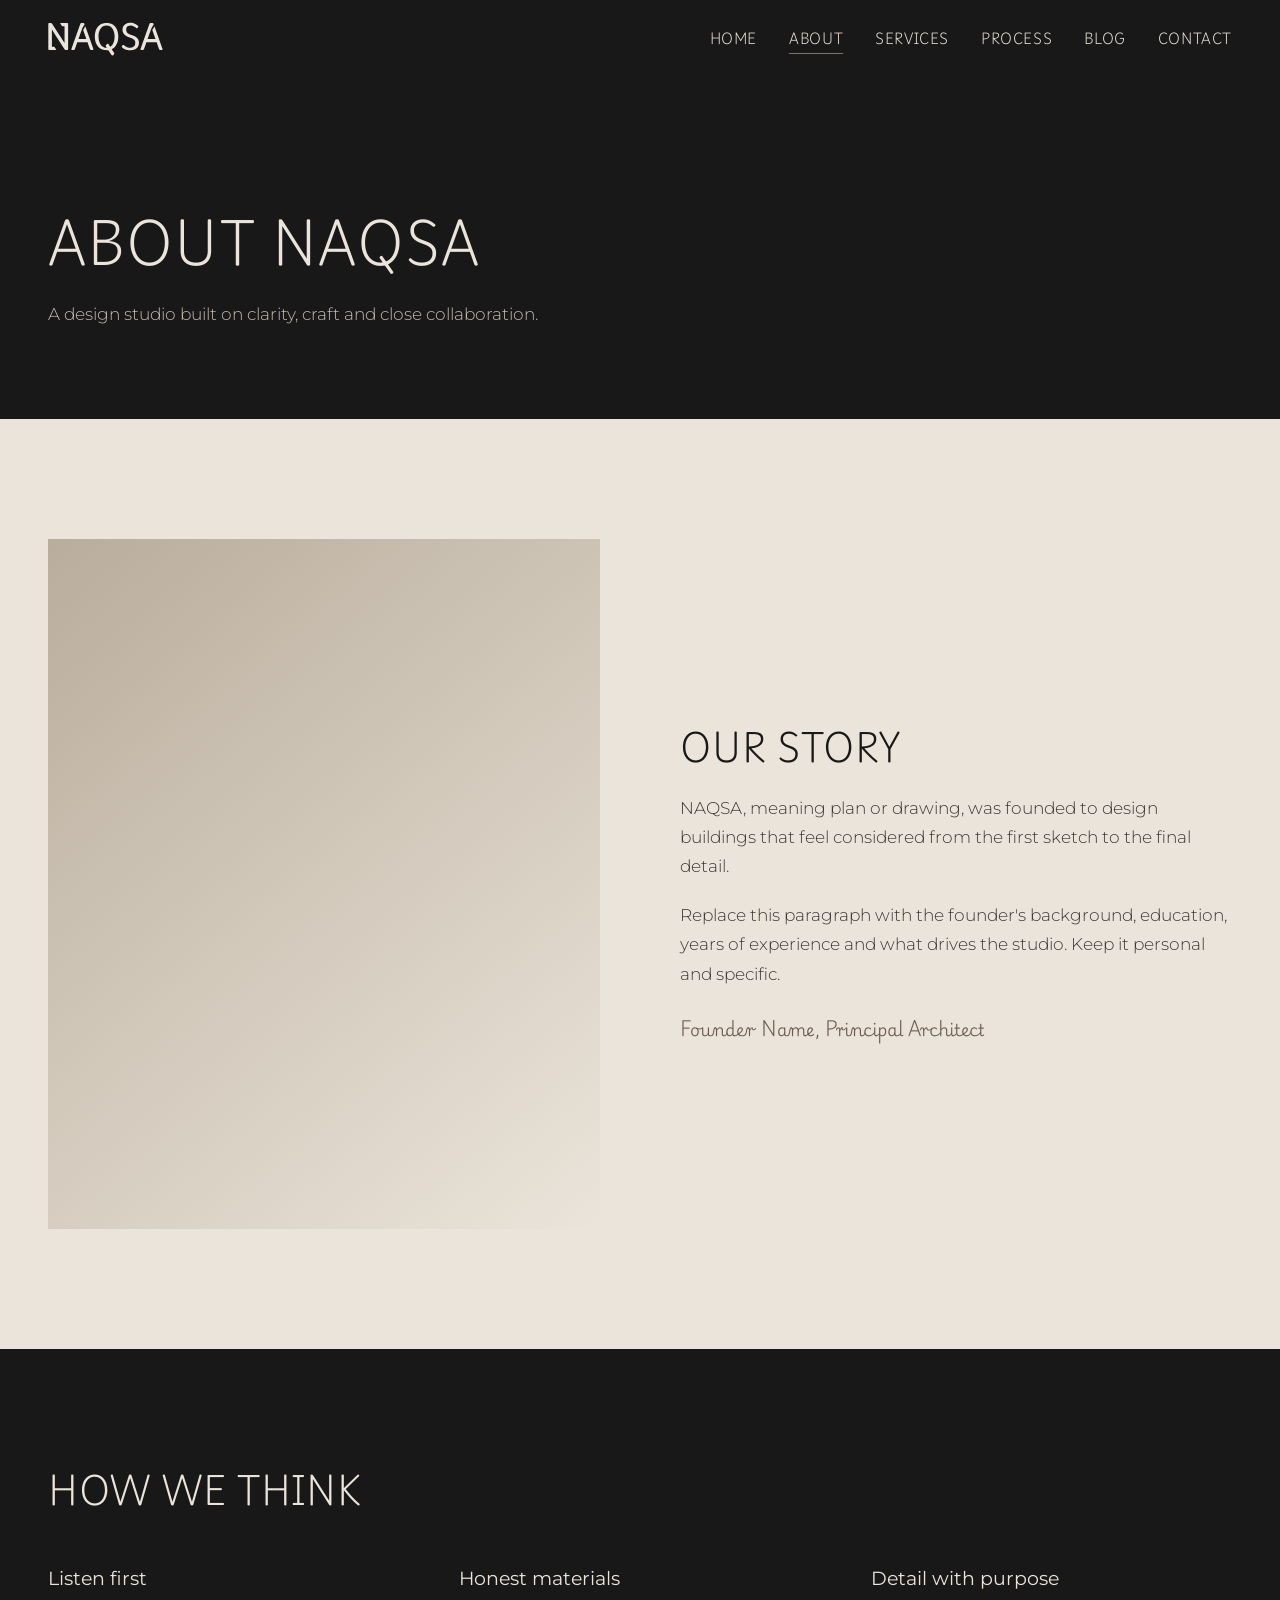
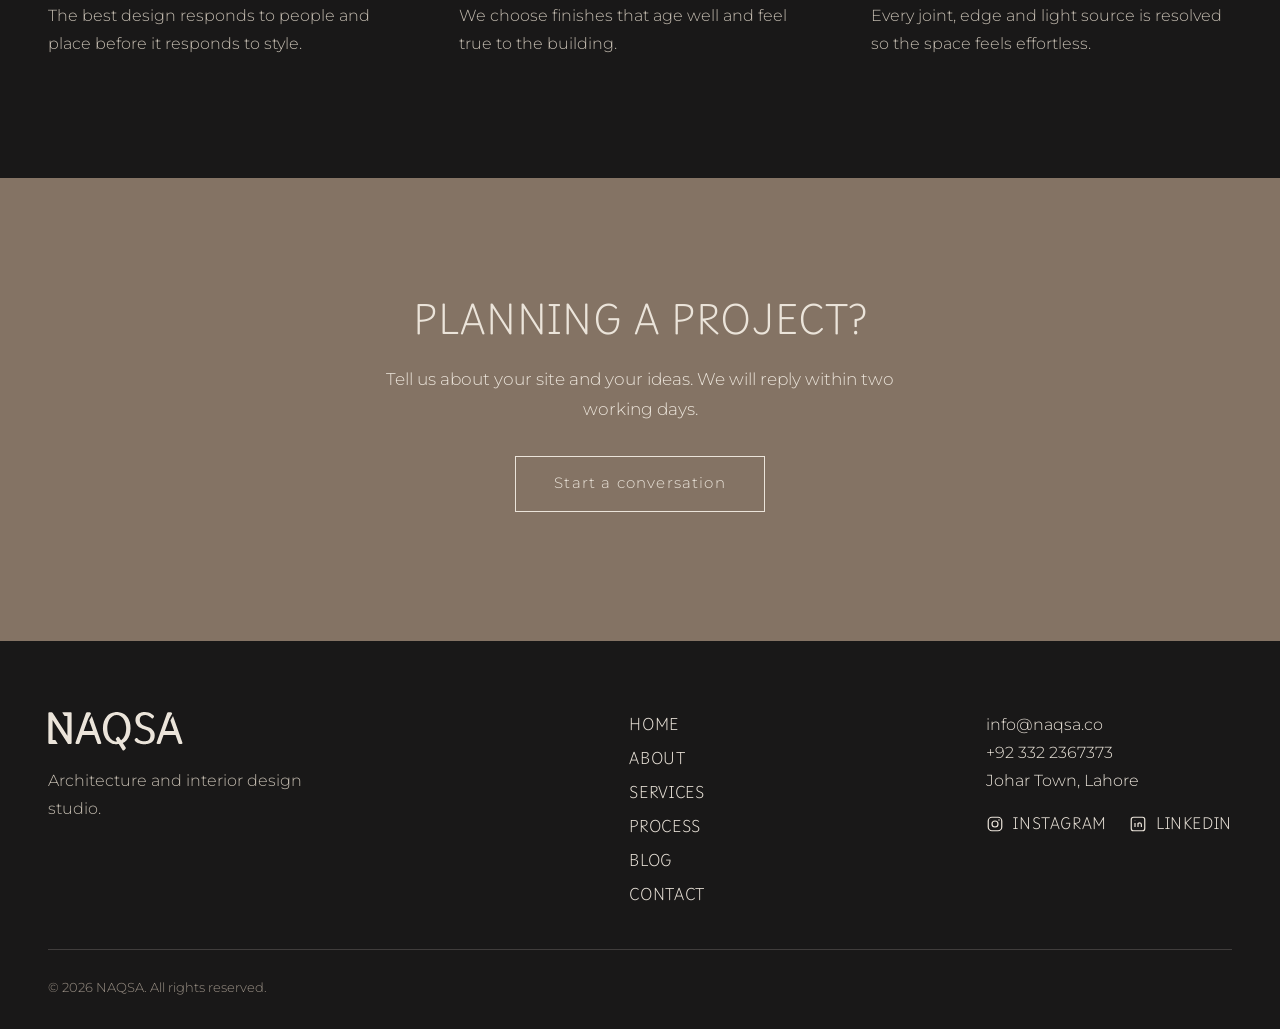
==== commit 70f5e0e2: "adding words" ====
--- a/about.html
+++ b/about.html
@@ -7,7 +7,7 @@
 <link rel="stylesheet" href="css/style.css?v=8"></head>
 <body data-top="dark"><div id="site-header"></div>
 
-<main><div class="page-hero"><div class="wrap"><h1>About</h1><p class="lead">A design studio built on clarity, craft and close collaboration.</p></div></div>
+<main><div class="page-hero"><div class="wrap"><h1>About NAQSA</h1><p class="lead">A design studio built on clarity, craft and close collaboration.</p></div></div>
 <section><div class="wrap split"><div class="ph" data-t="3" role="img" aria-label="Founder portrait placeholder"></div><div>
 <h2>Our story</h2><p class="lead">NAQSA, meaning plan or drawing, was founded to design buildings that feel considered from the first sketch to the final detail.</p>
 <p class="lead" style="margin-top:1.2rem">Replace this paragraph with the founder's background, education, years of experience and what drives the studio. Keep it personal and specific.</p>
